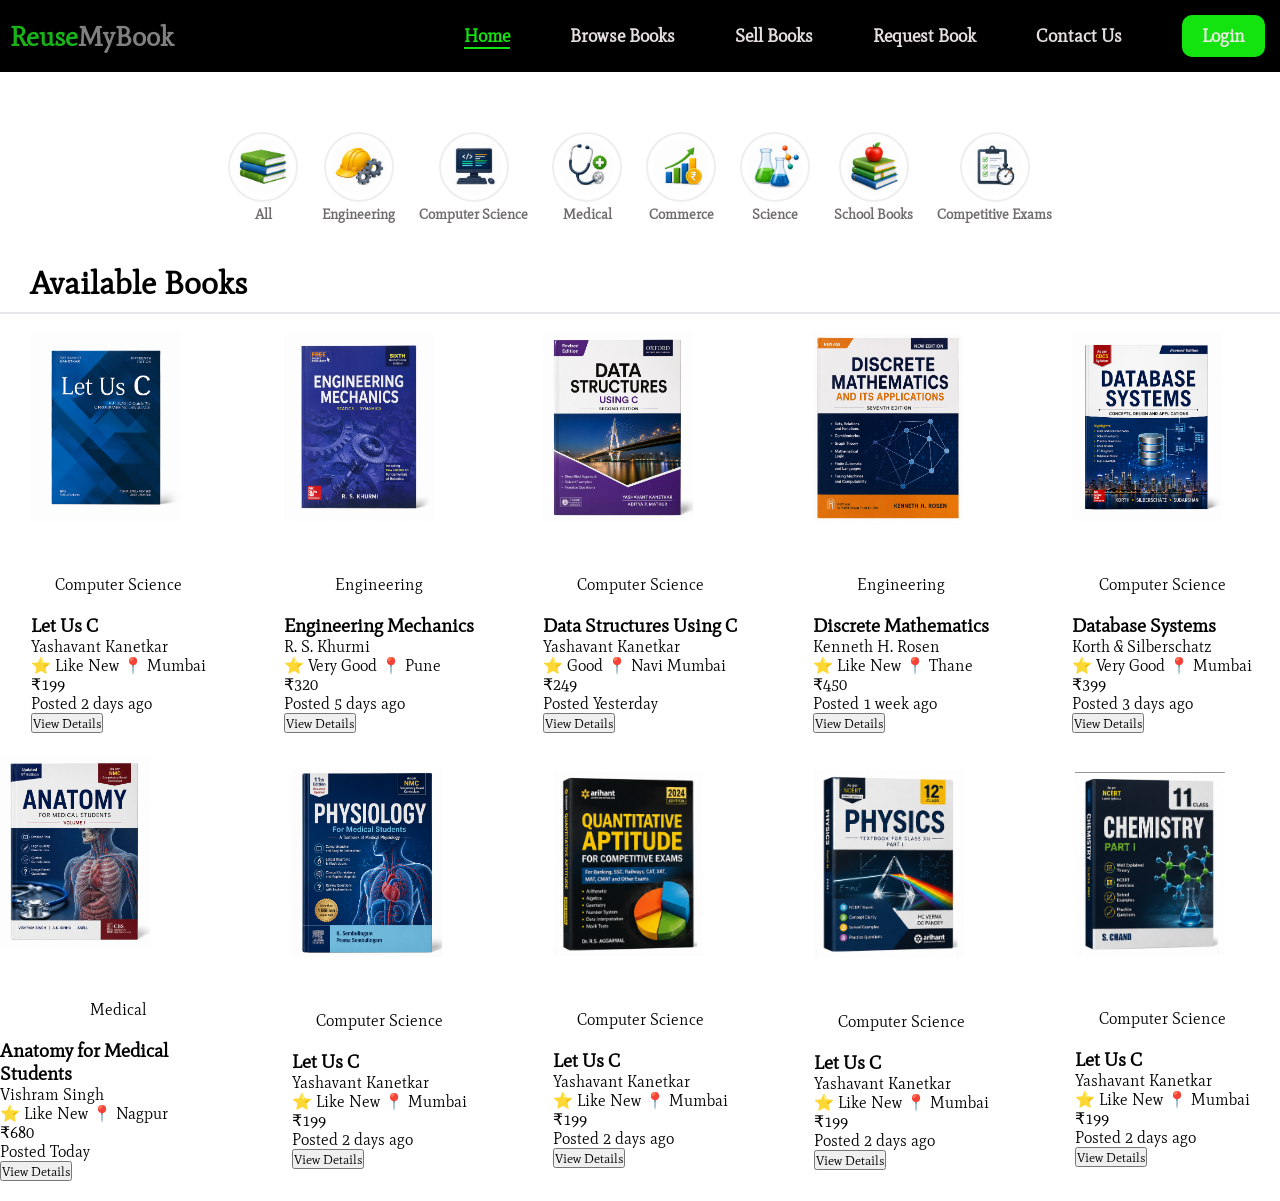
==== browsebooks.html @ 4224c87b "Updated BrowseBooks page content" ====
<!doctype html>
<html lang="en">
  <head>
    <meta charset="UTF-8" />
    <meta name="viewport" content="width=device-width, initial-scale=1.0" />
    <title>Browsebooks</title>
    <link rel="stylesheet" href="style.css" />
    <link rel="preconnect" href="https://fonts.googleapis.com" />
    <link rel="preconnect" href="https://fonts.gstatic.com" crossorigin />
    <link
      href="https://fonts.googleapis.com/css2?family=Mate:ital@0;1&family=Pliant:ital,wght@0,100..900;1,100..900&display=swap"
      rel="stylesheet"
    />
  </head>
  <body>
    <header>
      <nav>
        <div>
          <h1><span style="color: rgb(25, 179, 25)">Reuse</span>MyBook</h1>
          <ul type="none">
            <li><a href="index.html" class="active">Home</a></li>
            <li><a href="browsebooks.html">Browse Books</a></li>
            <li><a href="sellbook.html">Sell Books</a></li>
            <li><a href="requestbook.html">Request Book</a></li>
            <li><a href="Contactus.html">Contact Us</a></li>
            <li class="btn-login"><a href="login.html">Login</a></li>
          </ul>
        </div>
      </nav>
    </header>
    <div class="category">
      <div class="category-icon">
        <img src="images/Category/allbooks_icon.png" />
        <p>All</p>
      </div>
      <div class="category-icon">
        <img src="images/Category/engineeringbookicon.jpeg" />
        <p>Engineering</p>
      </div>
      <div class="category-icon">
        <img src="images/Category/csbookicon.jpg" />
        <p>Computer Science</p>
      </div>
      <div class="category-icon">
        <img src="images/Category/medicalbookicon.jpg" />
        <p>Medical</p>
      </div>
      <div class="category-icon">
        <img src="images/Category/combookicon.jpg" />
        <p>Commerce</p>
      </div>
      <div class="category-icon">
        <img src="images/Category/scibookicon.jpg" />
        <p>Science</p>
      </div>
      <div class="category-icon">
        <img src="images/Category/schoolbooksicon.png" />
        <p>School Books</p>
      </div>
      <div class="category-icon">
        <img src="images/Category/commpetitativeicon.png" />
        <p>Competitive Exams</p>
      </div>
    </div>
    <section class="books_container">
      <h2>Available Books</h2>
      <div class="books">
        <div class="card">
          <div class="book-image">
            <img src="images/Browsebooks/letusc.png" alt="Let Us C" />
          </div>
          <div class="book-content">
            <span class="category">Computer Science</span>
            <h3>Let Us C</h3>
            <p class="author">Yashavant Kanetkar</p>
            <div class="book-meta">
              <span class="condition">⭐ Like New</span>
              <span class="location">📍 Mumbai</span>
            </div>
            <div class="price">₹199</div>
            <p class="posted-time">Posted 2 days ago</p>
            <button>View Details</button>
          </div>
        </div>
        <div class="card">
          <div class="book-image">
            <img
              src="images/Browsebooks/engineering_mechanics.png"
              alt="engineering_mechanics"
            />
          </div>
          <div class="book-content">
            <span class="category">Engineering</span>
            <h3>Engineering Mechanics</h3>
            <p class="author">R. S. Khurmi</p>
            <div class="book-meta">
              <span class="condition">⭐ Very Good</span>
              <span class="location">📍 Pune</span>
            </div>
            <div class="price">₹320</div>
            <p class="posted-time">Posted 5 days ago</p>
            <button>View Details</button>
          </div>
        </div>
        <div class="card">
          <div class="book-image">
            <img
              src="images/Browsebooks/datastructures_c.png"
              alt="datastructures_c"
            />
          </div>
          <div class="book-content">
            <span class="category">Computer Science</span>
            <h3>Data Structures Using C</h3>
            <p class="author">Yashavant Kanetkar</p>
            <div class="book-meta">
              <span class="condition">⭐ Good</span>
              <span class="location">📍 Navi Mumbai</span>
            </div>
            <div class="price">₹249</div>
            <p class="posted-time">Posted Yesterday</p>
            <button>View Details</button>
          </div>
        </div>
        <div class="card">
          <div class="book-image">
            <img
              src="images/Browsebooks/discrete_mathmatics.png"
              alt="discrete_mathmatics"
            />
          </div>
          <div class="book-content">
            <span class="category">Engineering</span>
            <h3>Discrete Mathematics</h3>
            <p class="author">Kenneth H. Rosen</p>
            <div class="book-meta">
              <span class="condition">⭐ Like New</span>
              <span class="location">📍 Thane</span>
            </div>
            <div class="price">₹450</div>
            <p class="posted-time">Posted 1 week ago</p>
            <button>View Details</button>
          </div>
        </div>
        <div class="card">
          <div class="book-image">
            <img
              src="images/Browsebooks/database_systems.png"
              alt="database_systems"
            />
          </div>
          <div class="book-content">
            <span class="category">Computer Science</span>
            <h3>Database Systems</h3>
            <p class="author">Korth & Silberschatz</p>
            <div class="book-meta">
              <span class="condition">⭐ Very Good</span>
              <span class="location">📍 Mumbai</span>
            </div>
            <div class="price">₹399</div>
            <p class="posted-time">Posted 3 days ago</p>
            <button>View Details</button>
          </div>
        </div>
        <div class="card">
          <div class="book-image">
            <img src="images/Browsebooks/anatomy.png" alt="anatomy" />
          </div>
          <div class="book-content">
            <span class="category">Medical</span>
            <h3>Anatomy for Medical Students</h3>
            <p class="author">Vishram Singh</p>
            <div class="book-meta">
              <span class="condition">⭐ Like New</span>
              <span class="location">📍 Nagpur</span>
            </div>
            <div class="price">₹680</div>
            <p class="posted-time">Posted Today</p>
            <button>View Details</button>
          </div>
        </div>
        <div class="card">
          <div class="book-image">
            <img src="images/Browsebooks/physiology.png" alt="physiology" />
          </div>
          <div class="book-content">
            <span class="category">Computer Science</span>
            <h3>Let Us C</h3>
            <p class="author">Yashavant Kanetkar</p>
            <div class="book-meta">
              <span class="condition">⭐ Like New</span>
              <span class="location">📍 Mumbai</span>
            </div>
            <div class="price">₹199</div>
            <p class="posted-time">Posted 2 days ago</p>
            <button>View Details</button>
          </div>
        </div>
        <div class="card">
          <div class="book-image">
            <img src="images/Browsebooks/apptitude.png" alt="Let Us C" />
          </div>
          <div class="book-content">
            <span class="category">Computer Science</span>
            <h3>Let Us C</h3>
            <p class="author">Yashavant Kanetkar</p>
            <div class="book-meta">
              <span class="condition">⭐ Like New</span>
              <span class="location">📍 Mumbai</span>
            </div>
            <div class="price">₹199</div>
            <p class="posted-time">Posted 2 days ago</p>
            <button>View Details</button>
          </div>
        </div>
        <div class="card">
          <div class="book-image">
            <img
              src="images/Browsebooks/12thphysics.png"
              alt="Let Us C"
            />
          </div>
          <div class="book-content">
            <span class="category">Computer Science</span>
            <h3>Let Us C</h3>
            <p class="author">Yashavant Kanetkar</p>
            <div class="book-meta">
              <span class="condition">⭐ Like New</span>
              <span class="location">📍 Mumbai</span>
            </div>
            <div class="price">₹199</div>
            <p class="posted-time">Posted 2 days ago</p>
            <button>View Details</button>
          </div>
        </div>
        <div class="card">
          <div class="book-image">
            <img src="images/Browsebooks/11thchemistry.png" alt="Let Us C" />
          </div>
          <div class="book-content">
            <span class="category">Computer Science</span>
            <h3>Let Us C</h3>
            <p class="author">Yashavant Kanetkar</p>
            <div class="book-meta">
              <span class="condition">⭐ Like New</span>
              <span class="location">📍 Mumbai</span>
            </div>
            <div class="price">₹199</div>
            <p class="posted-time">Posted 2 days ago</p>
            <button>View Details</button>
          </div>
        </div>
      </div>
    </section>
  </body>
</html>
---- style.css ----
*{
    margin: 0;
    padding: 0;
    box-sizing: border-box;
    font-family: "Mate", serif;
}
nav div{
    display: flex;
    justify-content: space-between;
    align-items: center;
    padding: 10px;
    font-size: large;
    background-color: black;
    gap: 30px;
}
nav ul{
    display: flex;
    padding: 5px;
    gap: 60PX;
    align-items: center;
}
nav a{
    text-decoration: none;
    font-size: 18px;
    color: rgba(242, 235, 235, 0.947);
    font-weight: bold;
}
nav a:hover{
    color: rgb(19, 227, 15);
}   
nav h1{
    color: grey;
}
nav a.active{
    color: rgb(19, 227, 15);
    border-bottom: 2px solid  rgb(19, 227, 15);
    font-weight: bold;
}
.btn-login{
    padding: 10px 20px;
    background: rgb(19, 227, 15);
    border-radius: 10px;    
}
.btn-login a:hover{
    color: grey;
}
/* hero-section */
.browse_btn{
    padding: 10px 20px;
    background: rgb(19, 227, 15);
    border-radius: 10px;
    color: white;
    font-weight: bold;
    cursor: pointer;
}
.browse_btn:hover{
    background-color: rgb(0, 172, 0);
}
.sell_btn{
    background: darkgrey;
    padding: 10px 20px;
    border-radius: 10px;
    color: white;
    font-weight: bold;
    cursor: pointer;
}
.sell_btn:hover{
    background-color:grey;
}
.hero_text p{
    font-size: 20px;
    line-height: 1.3;
    margin: 0px 0px 10px;

}
.hero_text{
    margin: 30px 30px;
    font-size: large;
}
.hero{
    display: flex;
    justify-content: space-between;
    /* margin: 20px; */
    background: #F5F1E8;
    padding: 0px 10px;
    height: 300px;

}
.hero img{
    width: 100%;
    height: 70%;
    max-width: 550px;
    height: auto;
}
.hero h2{
    font-size: 40px;
}

/* ===Browse Books===*/
.category{
    display: flex;
    align-items: center;
    justify-content: center;
    padding: 20px;
    gap: 24px;
    margin-top: 30px;
}
.category-icon{
    text-align: center;
    cursor:pointer;
    transition: 0.3s;
}
.category-icon img{
    width: 70px;
    height: 70px;
    border-radius: 50%;
    border: 2px solid #eee;
    padding: 5px;
    object-fit: cover;
    margin-top: 10px;
}
.category-icon p{
    font-size: 14px;
    font-weight: bold;
    color: rgb(112, 108, 108);
}
.category-icon img:hover{
    transform:scale(1.1);
    border: 2px solid rgb(19, 227, 15);
}

/* ---Books-section---*/
.books_container{
    margin-top: 20px;
}
.books_container h2{
    margin: 10px 0px 10px 30px;
    font-size: 32px;
}
.books{
    display:grid;
    grid-template-columns:repeat(5,1fr);
    gap:25px;
    padding: 20px 0px;
    place-items: center;
    border-top: 2px solid #E5E7EB;
}
.book-image img{
    width: 150px;
    height: 80%;
}
header{
    position: sticky;
    top: 0;
    z-index: 1000;
}

/* Authentication */
.auth_container{
    height: 100vh;
    display: flex;
    align-items: center;
    justify-content: center;
    background: linear-gradient(135deg, #F5F1E8 0%, #E8F5E9 100%);
}
.auth-box{
    background: #ffffff;
    padding: 40px;
    border-radius: 10px;
    text-align: center;
    width: 400px;
    box-shadow: 0 15px 40px rgba(0, 0, 0, 0.12);
}
form div{
    display: flex;
    align-items: center;
    margin-bottom: 15px;
}

.auth-box label{
    width: 50px;
    height: 50px;
    background: #22C55E;
    display: flex;
    justify-content: center;
    align-items: center;
    border-radius: 10px 0 0 10px;
}
.auth-box h2{
    margin-bottom: 30px;
}
form div{
    display: flex;
    justify-content: center;
}
.auth-box input{
    background: #ffff;
    border-radius: 0 10px 10px 0;
    border: 1px solid #ccc;
    width: 90%;
    height: 50px;
    padding: 0 15px;
    transition: 0.3s;
}
.auth-box input:focus{
    outline: none;
    border: 1px solid #22C55E;
    box-shadow: 0 0 8px rgba(34, 197, 94, 0.3);
}
.auth-box a{
    color: #22C55E;
    text-decoration: none;
}
.auth-box a:hover{
    color: #15803D;
    text-decoration: underline;
}
.auth-box button{
    background-color: #22C55E;
    border: none;
    padding: 10px 30px;
    border-radius: 30px;
    color: white;
    font-weight: bold;
    font-size: 16px;
    margin:10px 0px 20px;
    width: 40%;
    cursor: pointer;
}
.auth-box button:hover{
    background-color: #15803D;
}
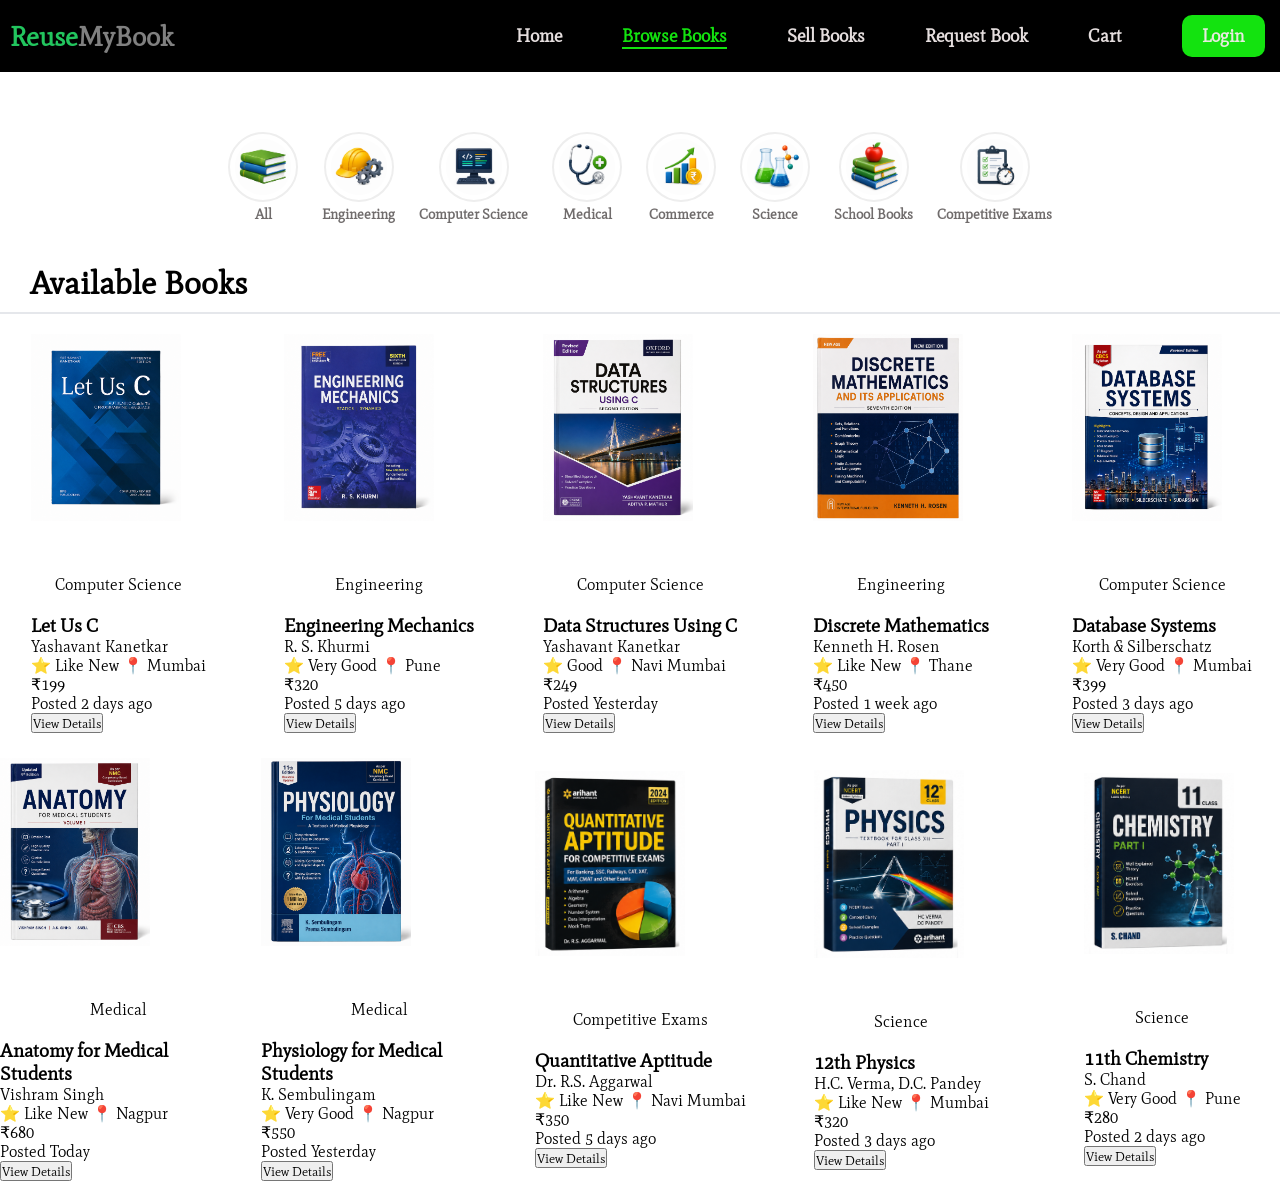
==== commit ce790a39: "added cart page and favicon" ====
--- a/browsebooks.html
+++ b/browsebooks.html
@@ -1,33 +1,31 @@
 <!doctype html>
 <html lang="en">
-  <head>
-    <meta charset="UTF-8" />
-    <meta name="viewport" content="width=device-width, initial-scale=1.0" />
-    <title>Browsebooks</title>
-    <link rel="stylesheet" href="style.css" />
-    <link rel="preconnect" href="https://fonts.googleapis.com" />
-    <link rel="preconnect" href="https://fonts.gstatic.com" crossorigin />
-    <link
-      href="https://fonts.googleapis.com/css2?family=Mate:ital@0;1&family=Pliant:ital,wght@0,100..900;1,100..900&display=swap"
-      rel="stylesheet"
-    />
-  </head>
-  <body>
-    <header>
-      <nav>
-        <div>
-          <h1><span style="color: rgb(25, 179, 25)">Reuse</span>MyBook</h1>
-          <ul type="none">
-            <li><a href="index.html" class="active">Home</a></li>
-            <li><a href="browsebooks.html">Browse Books</a></li>
-            <li><a href="sellbook.html">Sell Books</a></li>
-            <li><a href="requestbook.html">Request Book</a></li>
-            <li><a href="Contactus.html">Contact Us</a></li>
-            <li class="btn-login"><a href="login.html">Login</a></li>
-          </ul>
-        </div>
-      </nav>
-    </header>
+<head>
+    <meta charset="UTF-8">
+    <meta name="viewport" content="width=device-width, initial-scale=1.0">
+    <title>Browse Books</title>
+    <link rel="stylesheet" href="style.css">
+    <link rel="preconnect" href="https://fonts.googleapis.com">
+    <link rel="preconnect" href="https://fonts.gstatic.com" crossorigin>
+    <link href="https://fonts.googleapis.com/css2?family=Mate:ital@0;1&family=Pliant:ital,wght@0,100..900;1,100..900&display=swap" rel="stylesheet">
+    <link rel="shortcut icon" href="images/favicon.io/favicon.ico" type="image/x-icon">
+</head>
+<body>
+   <header>
+        <nav>
+            <div>
+                <h1><span style="color: #22C55E;">Reuse</span>MyBook</h1>
+                <ul type="none">
+                    <li><a href="index.html">Home</a></li>
+                    <li><a href="browsebooks.html" class="active">Browse Books</a></li>
+                    <li><a href="sellbook.html">Sell Books</a></li>
+                    <li><a href="requestbook.html">Request Book</a></li>
+                    <li><a href="cart.html">Cart</a></li>
+                    <li class="btn-login"><a href="login.html">Login</a></li>
+                </ul>
+            </div>
+        </nav>
+   </header> 
     <div class="category">
       <div class="category-icon">
         <img src="images/Category/allbooks_icon.png" />
@@ -184,52 +182,49 @@
             <img src="images/Browsebooks/physiology.png" alt="physiology" />
           </div>
           <div class="book-content">
-            <span class="category">Computer Science</span>
-            <h3>Let Us C</h3>
-            <p class="author">Yashavant Kanetkar</p>
+            <span class="category">Medical</span>
+            <h3>Physiology for Medical Students</h3>
+            <p class="author">K. Sembulingam</p>
+            <div class="book-meta">
+              <span class="condition">⭐ Very Good</span>
+              <span class="location">📍 Nagpur</span>
+            </div>
+            <div class="price">₹550</div>
+            <p class="posted-time">Posted Yesterday</p>
+            <button>View Details</button>
+          </div>
+        </div>
+        <div class="card">
+          <div class="book-image">
+            <img src="images/Browsebooks/apptitude.png" alt="Let Us C" />
+          </div>
+          <div class="book-content">
+            <span class="category">Competitive Exams</span>
+            <h3>Quantitative Aptitude</h3>
+            <p class="author">Dr. R.S. Aggarwal</p>
+            <div class="book-meta">
+              <span class="condition">⭐ Like New</span>
+              <span class="location">📍 Navi Mumbai</span>
+            </div>
+            <div class="price">₹350</div>
+            <p class="posted-time">Posted 5 days ago</p>
+            <button>View Details</button>
+          </div>
+        </div>
+        <div class="card">
+          <div class="book-image">
+            <img src="images/Browsebooks/12thphysics.png" alt="Let Us C" />
+          </div>
+          <div class="book-content">
+            <span class="category">Science</span>
+            <h3>12th Physics</h3>
+            <p class="author">H.C. Verma, D.C. Pandey</p>
             <div class="book-meta">
               <span class="condition">⭐ Like New</span>
               <span class="location">📍 Mumbai</span>
             </div>
-            <div class="price">₹199</div>
-            <p class="posted-time">Posted 2 days ago</p>
-            <button>View Details</button>
-          </div>
-        </div>
-        <div class="card">
-          <div class="book-image">
-            <img src="images/Browsebooks/apptitude.png" alt="Let Us C" />
-          </div>
-          <div class="book-content">
-            <span class="category">Computer Science</span>
-            <h3>Let Us C</h3>
-            <p class="author">Yashavant Kanetkar</p>
-            <div class="book-meta">
-              <span class="condition">⭐ Like New</span>
-              <span class="location">📍 Mumbai</span>
-            </div>
-            <div class="price">₹199</div>
-            <p class="posted-time">Posted 2 days ago</p>
-            <button>View Details</button>
-          </div>
-        </div>
-        <div class="card">
-          <div class="book-image">
-            <img
-              src="images/Browsebooks/12thphysics.png"
-              alt="Let Us C"
-            />
-          </div>
-          <div class="book-content">
-            <span class="category">Computer Science</span>
-            <h3>Let Us C</h3>
-            <p class="author">Yashavant Kanetkar</p>
-            <div class="book-meta">
-              <span class="condition">⭐ Like New</span>
-              <span class="location">📍 Mumbai</span>
-            </div>
-            <div class="price">₹199</div>
-            <p class="posted-time">Posted 2 days ago</p>
+            <div class="price">₹320</div>
+            <p class="posted-time">Posted 3 days ago</p>
             <button>View Details</button>
           </div>
         </div>
@@ -238,14 +233,14 @@
             <img src="images/Browsebooks/11thchemistry.png" alt="Let Us C" />
           </div>
           <div class="book-content">
-            <span class="category">Computer Science</span>
-            <h3>Let Us C</h3>
-            <p class="author">Yashavant Kanetkar</p>
-            <div class="book-meta">
-              <span class="condition">⭐ Like New</span>
-              <span class="location">📍 Mumbai</span>
-            </div>
-            <div class="price">₹199</div>
+            <span class="category">Science</span>
+            <h3>11th Chemistry</h3>
+            <p class="author">S. Chand</p>
+            <div class="book-meta">
+              <span class="condition">⭐ Very Good</span>
+              <span class="location">📍 Pune</span>
+            </div>
+            <div class="price">₹280</div>
             <p class="posted-time">Posted 2 days ago</p>
             <button>View Details</button>
           </div>
--- a/style.css
+++ b/style.css
@@ -229,4 +229,6 @@
 }
 .auth-box button:hover{
     background-color: #15803D;
-}+}
+
+/*  */
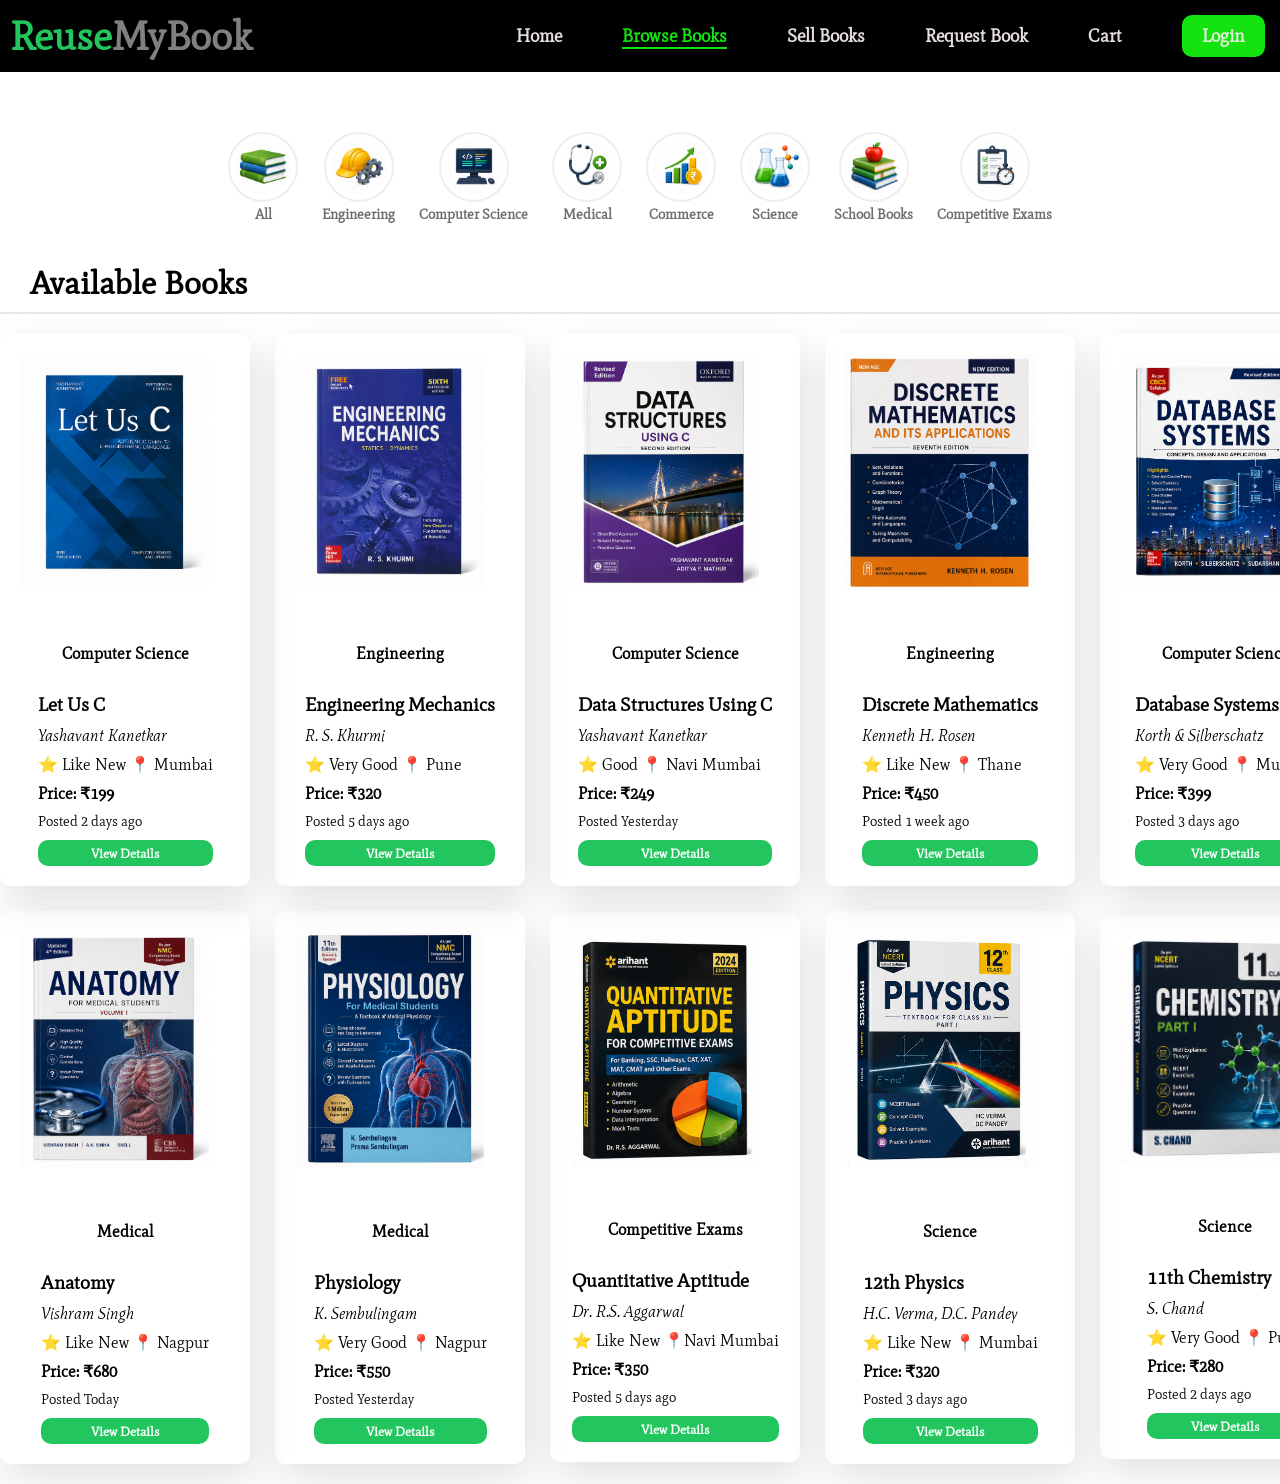
==== commit e684baf7: "enhanced styling of pages" ====
--- a/browsebooks.html
+++ b/browsebooks.html
@@ -70,12 +70,12 @@
           <div class="book-content">
             <span class="category">Computer Science</span>
             <h3>Let Us C</h3>
-            <p class="author">Yashavant Kanetkar</p>
+            <p class="author"><em>Yashavant Kanetkar</em></p>
             <div class="book-meta">
               <span class="condition">⭐ Like New</span>
               <span class="location">📍 Mumbai</span>
             </div>
-            <div class="price">₹199</div>
+            <div class="price">Price: ₹199</div>
             <p class="posted-time">Posted 2 days ago</p>
             <button>View Details</button>
           </div>
@@ -90,12 +90,12 @@
           <div class="book-content">
             <span class="category">Engineering</span>
             <h3>Engineering Mechanics</h3>
-            <p class="author">R. S. Khurmi</p>
+            <p class="author"><em>R. S. Khurmi</em></p>
             <div class="book-meta">
               <span class="condition">⭐ Very Good</span>
               <span class="location">📍 Pune</span>
             </div>
-            <div class="price">₹320</div>
+            <div class="price">Price: ₹320</div>
             <p class="posted-time">Posted 5 days ago</p>
             <button>View Details</button>
           </div>
@@ -110,12 +110,12 @@
           <div class="book-content">
             <span class="category">Computer Science</span>
             <h3>Data Structures Using C</h3>
-            <p class="author">Yashavant Kanetkar</p>
+            <p class="author"><em>Yashavant Kanetkar</em></p>
             <div class="book-meta">
               <span class="condition">⭐ Good</span>
               <span class="location">📍 Navi Mumbai</span>
             </div>
-            <div class="price">₹249</div>
+            <div class="price">Price: ₹249</div>
             <p class="posted-time">Posted Yesterday</p>
             <button>View Details</button>
           </div>
@@ -130,12 +130,12 @@
           <div class="book-content">
             <span class="category">Engineering</span>
             <h3>Discrete Mathematics</h3>
-            <p class="author">Kenneth H. Rosen</p>
+            <p class="author"><em>Kenneth H. Rosen</em></p>
             <div class="book-meta">
               <span class="condition">⭐ Like New</span>
               <span class="location">📍 Thane</span>
             </div>
-            <div class="price">₹450</div>
+            <div class="price">Price: ₹450</div>
             <p class="posted-time">Posted 1 week ago</p>
             <button>View Details</button>
           </div>
@@ -150,12 +150,12 @@
           <div class="book-content">
             <span class="category">Computer Science</span>
             <h3>Database Systems</h3>
-            <p class="author">Korth & Silberschatz</p>
+            <p class="author"><em>Korth & Silberschatz</em></p>
             <div class="book-meta">
               <span class="condition">⭐ Very Good</span>
               <span class="location">📍 Mumbai</span>
             </div>
-            <div class="price">₹399</div>
+            <div class="price">Price: ₹399</div>
             <p class="posted-time">Posted 3 days ago</p>
             <button>View Details</button>
           </div>
@@ -166,13 +166,13 @@
           </div>
           <div class="book-content">
             <span class="category">Medical</span>
-            <h3>Anatomy for Medical Students</h3>
-            <p class="author">Vishram Singh</p>
+            <h3>Anatomy</h3>
+            <p class="author"><em>Vishram Singh</em></p>
             <div class="book-meta">
               <span class="condition">⭐ Like New</span>
               <span class="location">📍 Nagpur</span>
             </div>
-            <div class="price">₹680</div>
+            <div class="price">Price: ₹680</div>
             <p class="posted-time">Posted Today</p>
             <button>View Details</button>
           </div>
@@ -183,13 +183,13 @@
           </div>
           <div class="book-content">
             <span class="category">Medical</span>
-            <h3>Physiology for Medical Students</h3>
-            <p class="author">K. Sembulingam</p>
+            <h3>Physiology</h3>
+            <p class="author"><em>K. Sembulingam</em></p>
             <div class="book-meta">
               <span class="condition">⭐ Very Good</span>
               <span class="location">📍 Nagpur</span>
             </div>
-            <div class="price">₹550</div>
+            <div class="price">Price: ₹550</div>
             <p class="posted-time">Posted Yesterday</p>
             <button>View Details</button>
           </div>
@@ -201,12 +201,12 @@
           <div class="book-content">
             <span class="category">Competitive Exams</span>
             <h3>Quantitative Aptitude</h3>
-            <p class="author">Dr. R.S. Aggarwal</p>
-            <div class="book-meta">
-              <span class="condition">⭐ Like New</span>
-              <span class="location">📍 Navi Mumbai</span>
-            </div>
-            <div class="price">₹350</div>
+            <p class="author"><em>Dr. R.S. Aggarwal</em></p>
+            <div class="book-meta">
+              <span class="condition">⭐ Like New</span>
+              <span class="location">📍Navi Mumbai</span>
+            </div>
+            <div class="price">Price: ₹350</div>
             <p class="posted-time">Posted 5 days ago</p>
             <button>View Details</button>
           </div>
@@ -218,12 +218,12 @@
           <div class="book-content">
             <span class="category">Science</span>
             <h3>12th Physics</h3>
-            <p class="author">H.C. Verma, D.C. Pandey</p>
+            <p class="author"><em>H.C. Verma, D.C. Pandey</em></p>
             <div class="book-meta">
               <span class="condition">⭐ Like New</span>
               <span class="location">📍 Mumbai</span>
             </div>
-            <div class="price">₹320</div>
+            <div class="price">Price: ₹320</div>
             <p class="posted-time">Posted 3 days ago</p>
             <button>View Details</button>
           </div>
@@ -235,12 +235,12 @@
           <div class="book-content">
             <span class="category">Science</span>
             <h3>11th Chemistry</h3>
-            <p class="author">S. Chand</p>
+            <p class="author"><em>S. Chand</em></p>
             <div class="book-meta">
               <span class="condition">⭐ Very Good</span>
               <span class="location">📍 Pune</span>
             </div>
-            <div class="price">₹280</div>
+            <div class="price">Price: ₹280</div>
             <p class="posted-time">Posted 2 days ago</p>
             <button>View Details</button>
           </div>
--- a/style.css
+++ b/style.css
@@ -30,6 +30,7 @@
 }   
 nav h1{
     color: grey;
+    font-size: 40px;
 }
 nav a.active{
     color: rgb(19, 227, 15);
@@ -146,8 +147,44 @@
     border-top: 2px solid #E5E7EB;
 }
 .book-image img{
-    width: 150px;
-    height: 80%;
+    width: 90%;
+}
+.card{
+    display: flex;
+    flex-direction: column;
+    justify-content: center;
+    align-items: center;
+    width: 250px;
+    border-radius: 10px;
+    padding: 20px;
+    box-shadow: 5px 15px 40px rgba(0, 0, 0, 0.12);
+}
+.card button{
+    background: #22C55E;
+    border: none;
+    padding: 5px 5px;
+    border-radius: 10px;
+    color: #ffffff;
+    font-weight: bold;
+    cursor: pointer;
+}
+.book-content{
+    display: flex;
+    flex-direction: column;
+    gap:10px;
+    justify-content: center;
+}
+.category {
+    font-weight: bold;
+}
+.price{
+    font-weight: bold;
+}
+.card button:hover{
+    background: #15803D;
+}
+.posted-time{
+    font-size: 14px;
 }
 header{
     position: sticky;
@@ -161,10 +198,14 @@
     display: flex;
     align-items: center;
     justify-content: center;
-    background: linear-gradient(135deg, #F5F1E8 0%, #E8F5E9 100%);
+    background-image: url(images/auth_background.png);
+    background-size: cover;
+    background-position: center;
+    background-repeat: no-repeat;
+    background-attachment: fixed;
 }
 .auth-box{
-    background: #ffffff;
+    background: rgba(255,255,255,0.18);
     padding: 40px;
     border-radius: 10px;
     text-align: center;
@@ -173,10 +214,14 @@
 }
 form div{
     display: flex;
+    justify-content: center;
     align-items: center;
     margin-bottom: 15px;
 }
 
+.auth-box h2{
+    margin-bottom: 30px;
+}
 .auth-box label{
     width: 50px;
     height: 50px;
@@ -186,18 +231,11 @@
     align-items: center;
     border-radius: 10px 0 0 10px;
 }
-.auth-box h2{
-    margin-bottom: 30px;
-}
-form div{
-    display: flex;
-    justify-content: center;
-}
 .auth-box input{
     background: #ffff;
     border-radius: 0 10px 10px 0;
     border: 1px solid #ccc;
-    width: 90%;
+    flex: 1;
     height: 50px;
     padding: 0 15px;
     transition: 0.3s;
@@ -230,5 +268,11 @@
 .auth-box button:hover{
     background-color: #15803D;
 }
-
+.navbar {
+    position: fixed; 
+    top: 10px;            
+    left: 20px;           
+    width: 100%;     
+    z-index: 1000;   
+}
 /*  */
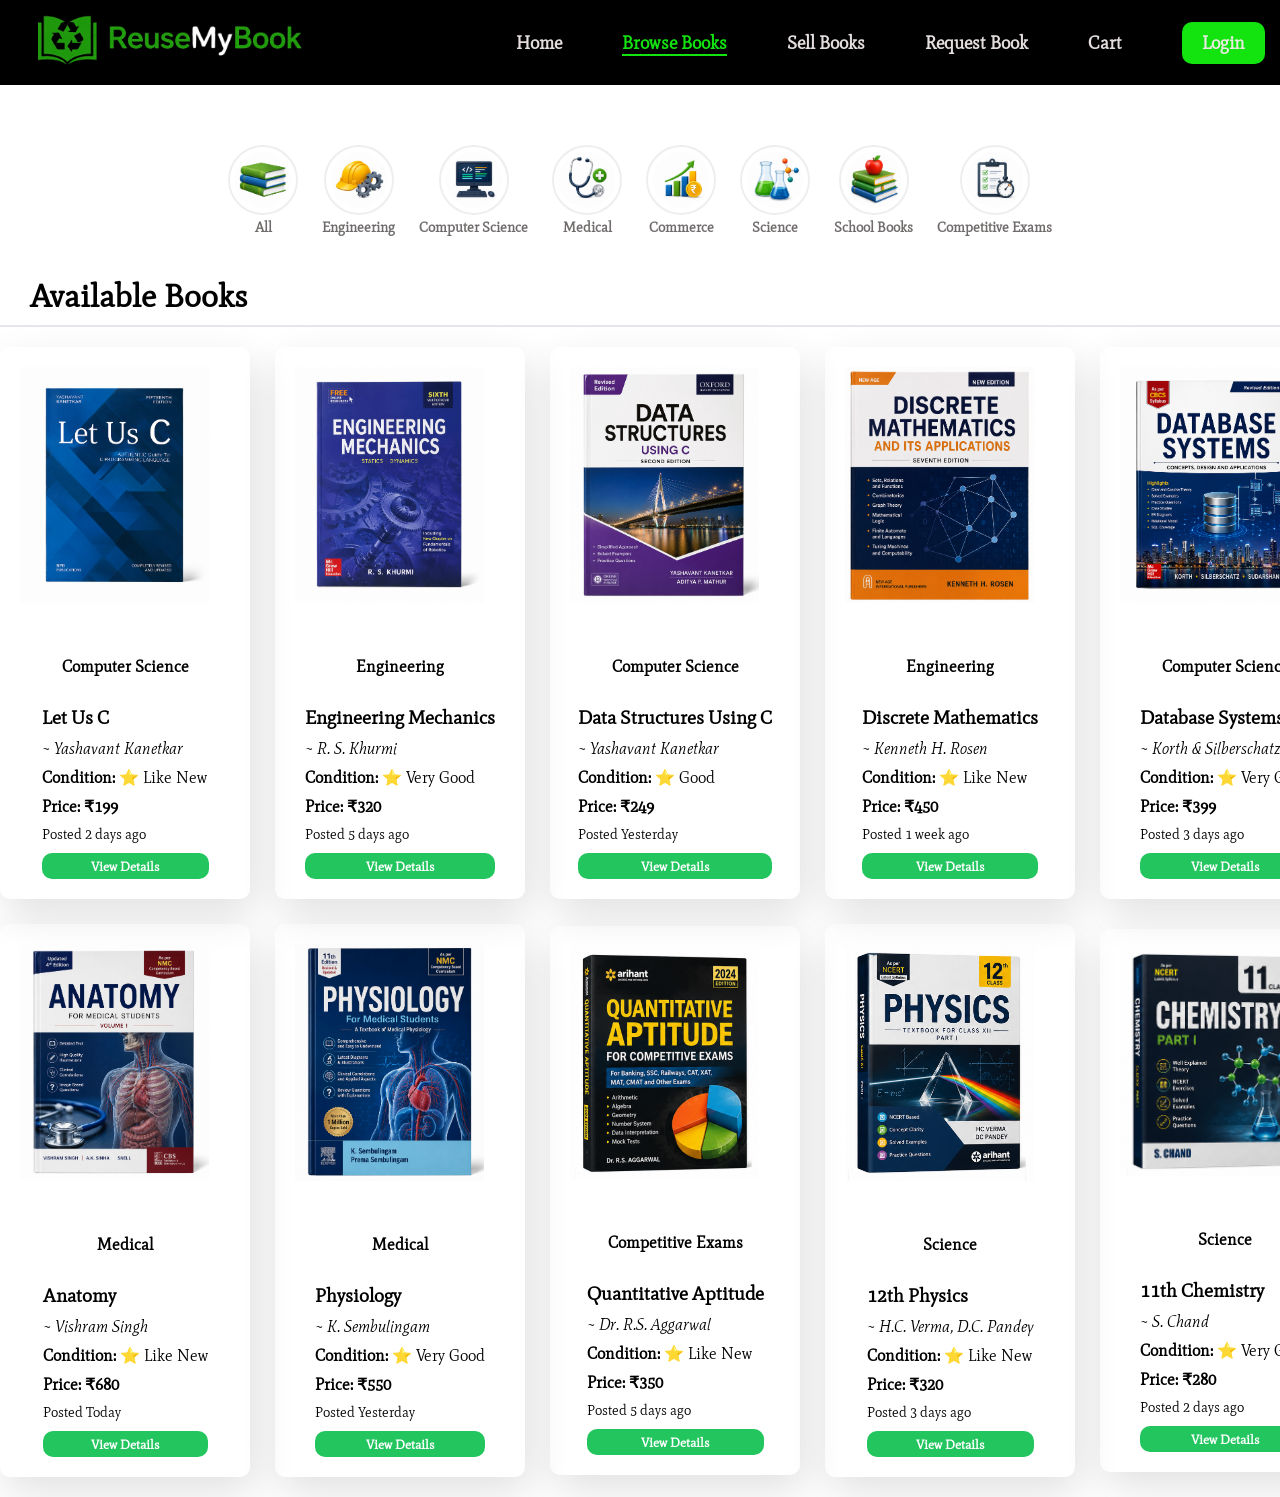
==== commit 00fc7b4f: "added brand new logo" ====
--- a/browsebooks.html
+++ b/browsebooks.html
@@ -14,7 +14,10 @@
    <header>
         <nav>
             <div>
-                <h1><span style="color: #22C55E;">Reuse</span>MyBook</h1>
+              <a href="index.html" class="logo">
+                    <img src="images/ReuseMyBook_logo.png" alt="ReuseMyBook_logo">
+                    <!-- <h1><span style="color: rgb(19, 227, 15);">Reuse</span>My<span style="color: rgb(19, 227, 15)">Book</span></h1> -->
+              </a>
                 <ul type="none">
                     <li><a href="index.html">Home</a></li>
                     <li><a href="browsebooks.html" class="active">Browse Books</a></li>
@@ -70,10 +73,9 @@
           <div class="book-content">
             <span class="category">Computer Science</span>
             <h3>Let Us C</h3>
-            <p class="author"><em>Yashavant Kanetkar</em></p>
-            <div class="book-meta">
-              <span class="condition">⭐ Like New</span>
-              <span class="location">📍 Mumbai</span>
+            <p class="author"><em>~ Yashavant Kanetkar</em></p>
+            <div class="book-meta">
+              <span class="condition"><b>Condition: </b>⭐ Like New</span>
             </div>
             <div class="price">Price: ₹199</div>
             <p class="posted-time">Posted 2 days ago</p>
@@ -90,10 +92,9 @@
           <div class="book-content">
             <span class="category">Engineering</span>
             <h3>Engineering Mechanics</h3>
-            <p class="author"><em>R. S. Khurmi</em></p>
-            <div class="book-meta">
-              <span class="condition">⭐ Very Good</span>
-              <span class="location">📍 Pune</span>
+            <p class="author"><em>~ R. S. Khurmi</em></p>
+            <div class="book-meta">
+              <span class="condition"><b>Condition: </b>⭐ Very Good</span>
             </div>
             <div class="price">Price: ₹320</div>
             <p class="posted-time">Posted 5 days ago</p>
@@ -110,10 +111,9 @@
           <div class="book-content">
             <span class="category">Computer Science</span>
             <h3>Data Structures Using C</h3>
-            <p class="author"><em>Yashavant Kanetkar</em></p>
-            <div class="book-meta">
-              <span class="condition">⭐ Good</span>
-              <span class="location">📍 Navi Mumbai</span>
+            <p class="author"><em>~ Yashavant Kanetkar</em></p>
+            <div class="book-meta">
+              <span class="condition"><b>Condition: </b>⭐ Good</span>
             </div>
             <div class="price">Price: ₹249</div>
             <p class="posted-time">Posted Yesterday</p>
@@ -130,10 +130,9 @@
           <div class="book-content">
             <span class="category">Engineering</span>
             <h3>Discrete Mathematics</h3>
-            <p class="author"><em>Kenneth H. Rosen</em></p>
-            <div class="book-meta">
-              <span class="condition">⭐ Like New</span>
-              <span class="location">📍 Thane</span>
+            <p class="author"><em>~ Kenneth H. Rosen</em></p>
+            <div class="book-meta">
+              <span class="condition"><b>Condition: </b>⭐ Like New</span>
             </div>
             <div class="price">Price: ₹450</div>
             <p class="posted-time">Posted 1 week ago</p>
@@ -150,10 +149,9 @@
           <div class="book-content">
             <span class="category">Computer Science</span>
             <h3>Database Systems</h3>
-            <p class="author"><em>Korth & Silberschatz</em></p>
-            <div class="book-meta">
-              <span class="condition">⭐ Very Good</span>
-              <span class="location">📍 Mumbai</span>
+            <p class="author"><em>~ Korth & Silberschatz</em></p>
+            <div class="book-meta">
+              <span class="condition"><b>Condition: </b>⭐ Very Good</span>
             </div>
             <div class="price">Price: ₹399</div>
             <p class="posted-time">Posted 3 days ago</p>
@@ -167,10 +165,9 @@
           <div class="book-content">
             <span class="category">Medical</span>
             <h3>Anatomy</h3>
-            <p class="author"><em>Vishram Singh</em></p>
-            <div class="book-meta">
-              <span class="condition">⭐ Like New</span>
-              <span class="location">📍 Nagpur</span>
+            <p class="author"><em>~ Vishram Singh</em></p>
+            <div class="book-meta">
+              <span class="condition"><b>Condition: </b>⭐ Like New</span>
             </div>
             <div class="price">Price: ₹680</div>
             <p class="posted-time">Posted Today</p>
@@ -184,10 +181,9 @@
           <div class="book-content">
             <span class="category">Medical</span>
             <h3>Physiology</h3>
-            <p class="author"><em>K. Sembulingam</em></p>
-            <div class="book-meta">
-              <span class="condition">⭐ Very Good</span>
-              <span class="location">📍 Nagpur</span>
+            <p class="author"><em>~ K. Sembulingam</em></p>
+            <div class="book-meta">
+              <span class="condition"><b>Condition: </b>⭐ Very Good</span>
             </div>
             <div class="price">Price: ₹550</div>
             <p class="posted-time">Posted Yesterday</p>
@@ -201,10 +197,9 @@
           <div class="book-content">
             <span class="category">Competitive Exams</span>
             <h3>Quantitative Aptitude</h3>
-            <p class="author"><em>Dr. R.S. Aggarwal</em></p>
-            <div class="book-meta">
-              <span class="condition">⭐ Like New</span>
-              <span class="location">📍Navi Mumbai</span>
+            <p class="author"><em>~ Dr. R.S. Aggarwal</em></p>
+            <div class="book-meta">
+              <span class="condition"><b>Condition: </b>⭐ Like New</span>
             </div>
             <div class="price">Price: ₹350</div>
             <p class="posted-time">Posted 5 days ago</p>
@@ -218,10 +213,9 @@
           <div class="book-content">
             <span class="category">Science</span>
             <h3>12th Physics</h3>
-            <p class="author"><em>H.C. Verma, D.C. Pandey</em></p>
-            <div class="book-meta">
-              <span class="condition">⭐ Like New</span>
-              <span class="location">📍 Mumbai</span>
+            <p class="author"><em>~ H.C. Verma, D.C. Pandey</em></p>
+            <div class="book-meta">
+              <span class="condition"><b>Condition: </b>⭐ Like New</span>
             </div>
             <div class="price">Price: ₹320</div>
             <p class="posted-time">Posted 3 days ago</p>
@@ -235,10 +229,9 @@
           <div class="book-content">
             <span class="category">Science</span>
             <h3>11th Chemistry</h3>
-            <p class="author"><em>S. Chand</em></p>
-            <div class="book-meta">
-              <span class="condition">⭐ Very Good</span>
-              <span class="location">📍 Pune</span>
+            <p class="author"><em>~ S. Chand</em></p>
+            <div class="book-meta">
+              <span class="condition"><b>Condition: </b>⭐ Very Good</span>
             </div>
             <div class="price">Price: ₹280</div>
             <p class="posted-time">Posted 2 days ago</p>
--- a/style.css
+++ b/style.css
@@ -10,7 +10,7 @@
     align-items: center;
     padding: 10px;
     font-size: large;
-    background-color: black;
+    background-color: #000;
     gap: 30px;
 }
 nav ul{
@@ -28,9 +28,14 @@
 nav a:hover{
     color: rgb(19, 227, 15);
 }   
-nav h1{
-    color: grey;
+/* nav h1{
+    color: #f4f4f4;
     font-size: 40px;
+} */
+.logo img{
+    height: 60px;
+    width: auto;
+    padding: 5PX;
 }
 nav a.active{
     color: rgb(19, 227, 15);
@@ -268,6 +273,7 @@
 .auth-box button:hover{
     background-color: #15803D;
 }
+/* auth-nav */
 .navbar {
     position: fixed; 
     top: 10px;            
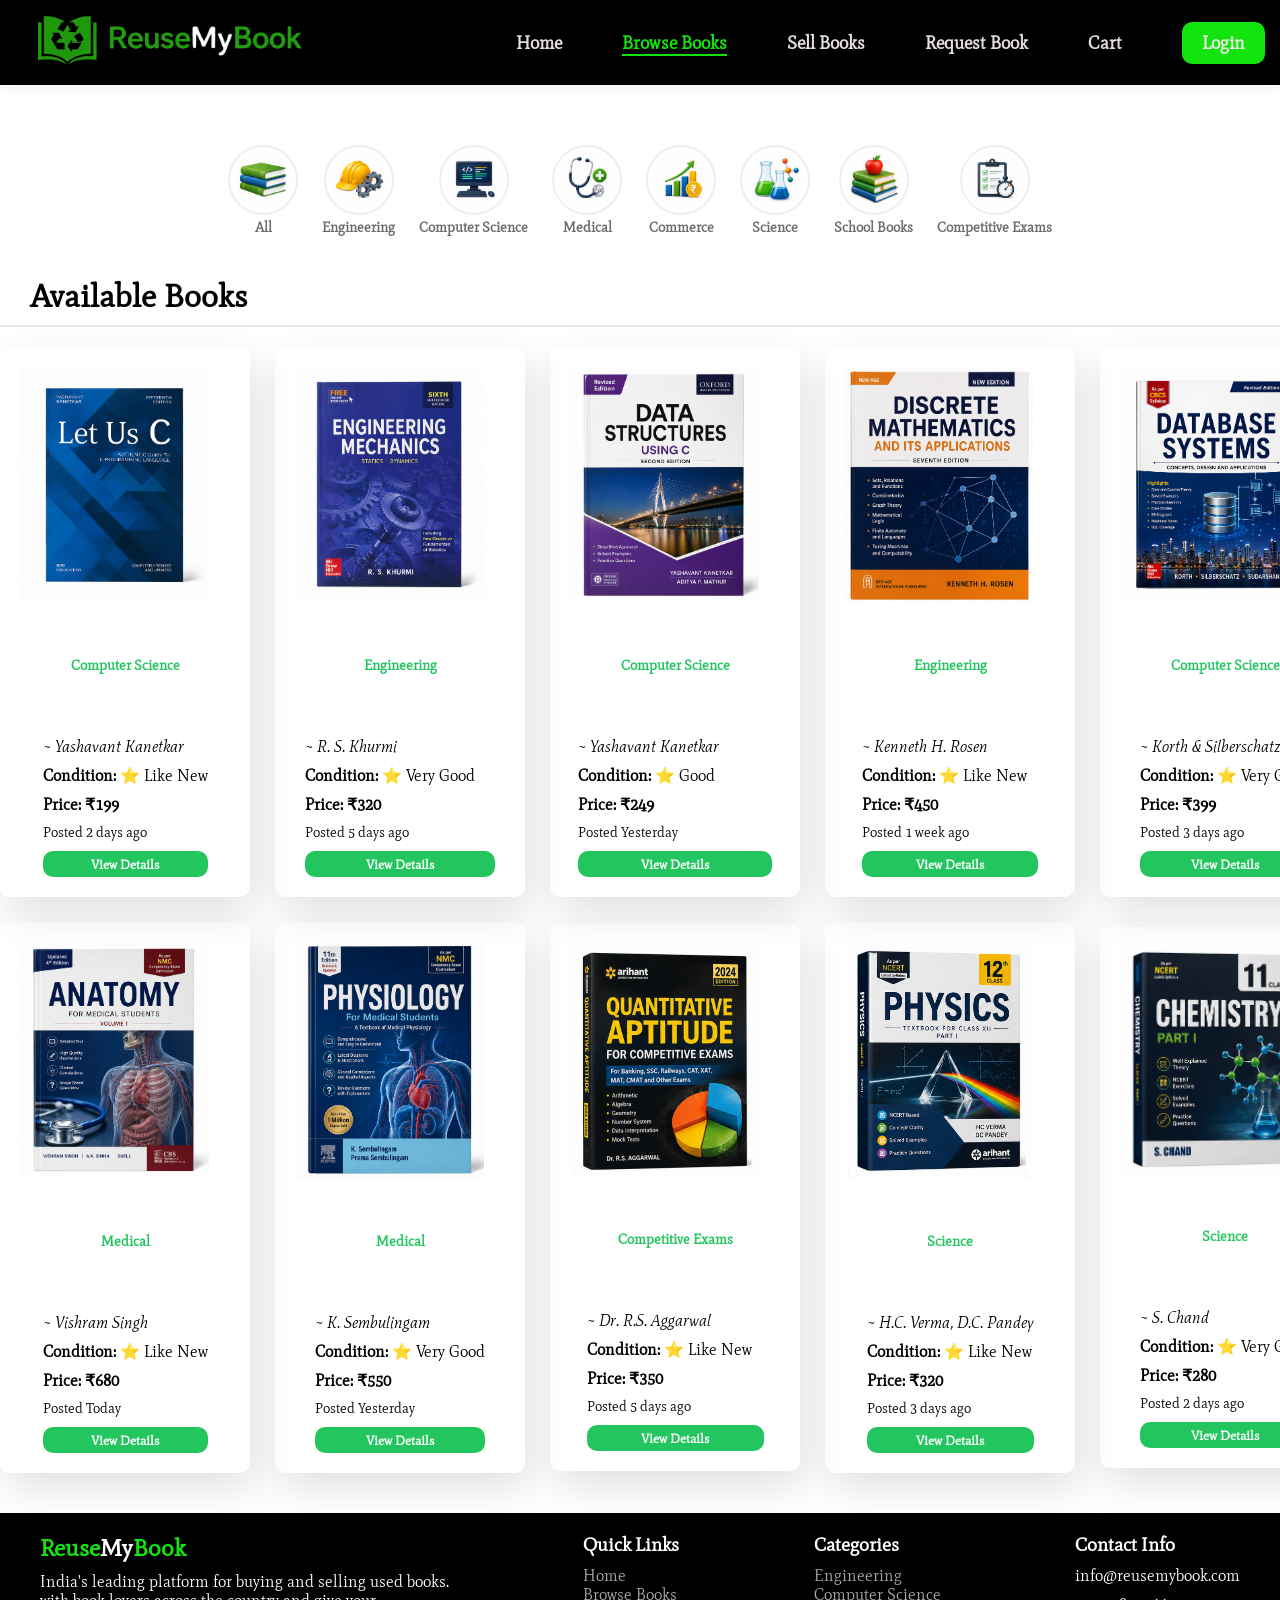
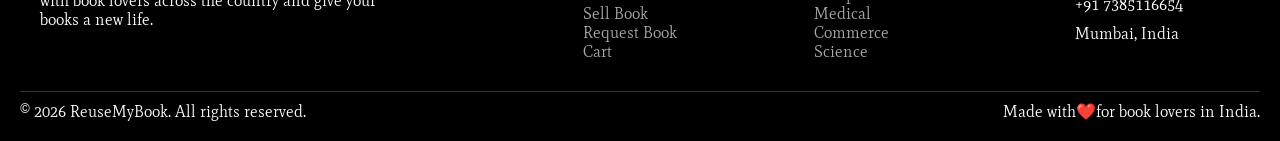
==== commit f4b4ea2e: "added main content on homepage" ====
--- a/browsebooks.html
+++ b/browsebooks.html
@@ -240,5 +240,49 @@
         </div>
       </div>
     </section>
+    <footer>
+      <div class="footer-container">
+        <div class="footer-box">
+          <h2><span style="color: rgb(19, 227, 15);">Reuse</span>My<span style="color: rgb(19, 227, 15)">Book</span></h2>
+          <p>India's leading platform for buying and selling used books. <br /> with book lovers across the country and give
+            your <br />books a new life.</p>
+          <div class="social-icons">
+            <a href="#"><i class="fa-brands fa-facebook"></i></a>
+            <a href="#"><i class="fa-brands fa-instagram"></i></a>
+            <a href="#"><i class="fa-brands fa-whatsapp"></i></a>
+          </div>
+        </div>
+        <div class="footer-box">
+          <h3>Quick Links</h3>
+          <ul>
+            <li><a href="index.html">Home</a></li>
+            <li><a href="browsebooks.html">Browse Books</a></li>
+            <li><a href="sellbook.html">Sell Book</a></li>
+            <li><a href="requestbook.html">Request Book</a></li>
+            <li><a href="cart.html">Cart</a></li>
+          </ul>
+        </div>
+        <div class="footer-box">
+          <h3>Categories</h3>
+          <ul>
+            <li><a href="#">Engineering</a></li>
+            <li><a href="#">Computer Science</a></li>
+            <li><a href="#">Medical</a></li>
+            <li><a href="#">Commerce</a></li>
+            <li><a href="#">Science</a></li>
+          </ul>
+        </div>
+        <div class="footer-box">
+          <h3>Contact Info</h3>
+          <p><i class="fa-regular fa-envelope"></i> info@reusemybook.com</p>
+          <p><i class="fa-solid fa-phone"></i> +91 7385116654</p>
+          <p><i class="fa-solid fa-location-dot"></i> Mumbai, India</p>
+        </div>
+      </div>
+      <div class="footer-bottom">
+        <p>&copy 2026 ReuseMyBook. All rights reserved.</p>
+        <p>Made with❤️for book lovers in India.</p>
+      </div>
+    </footer>
   </body>
 </html>
--- a/style.css
+++ b/style.css
@@ -12,6 +12,7 @@
     font-size: large;
     background-color: #000;
     gap: 30px;
+    box-shadow:0 2px 15px rgba(0,0,0,.08);
 }
 nav ul{
     display: flex;
@@ -57,6 +58,7 @@
     border-radius: 10px;
     color: white;
     font-weight: bold;
+    text-decoration: none;
     cursor: pointer;
 }
 .browse_btn:hover{
@@ -67,7 +69,9 @@
     padding: 10px 20px;
     border-radius: 10px;
     color: white;
-    font-weight: bold;
+    margin-left: 5px;
+    font-weight: bold;
+    text-decoration: none;
     cursor: pointer;
 }
 .sell_btn:hover{
@@ -87,9 +91,9 @@
     display: flex;
     justify-content: space-between;
     /* margin: 20px; */
-    background: #F5F1E8;
+    background: linear-gradient(135deg, #E9FCEB 0%, #D8F8D8 50%, #C6F5C6 100%);
     padding: 0px 10px;
-    height: 300px;
+    height: 450px;
 
 }
 .hero img{
@@ -99,9 +103,44 @@
     height: auto;
 }
 .hero h2{
-    font-size: 40px;
-}
-
+    font-size: 44px;
+}
+.hero p{
+    font-size: 22px;
+}
+.hero span{
+    color: rgb(18, 157, 16);
+}
+.search-box{
+    display: flex;
+    width: 500px;
+    gap: 10px;
+    margin-bottom: 10px;
+}
+.search-box input:focus{
+    outline: none;
+}
+.search-box input{
+    flex: 1;
+    height: 48px;
+    border: none;
+    padding: 0 20px;
+    border-radius: 30px;
+    border:2px solid #22C55E;
+}
+.search-box button{
+    background:#22C55E;
+    color:white;
+    height: 48px;
+    border-radius: 30px;
+    border: none;
+    padding: 0 25px;
+    font-weight:bold;
+    cursor: pointer;
+}
+.search-box button:hover{
+    background: #15803d;
+}
 /* ===Browse Books===*/
 .category{
     display: flex;
@@ -150,6 +189,7 @@
     padding: 20px 0px;
     place-items: center;
     border-top: 2px solid #E5E7EB;
+    margin-bottom: 20px;
 }
 .book-image img{
     width: 90%;
@@ -281,4 +321,197 @@
     width: 100%;     
     z-index: 1000;   
 }
-/*  */+
+/* Footer Part */
+footer{
+    background: #000;
+    color: white;
+    padding: 20px;
+}
+.footer-container{
+    display: flex;
+    justify-content: space-between;
+    padding: 0 20px 0;
+}
+
+.footer-box ul{
+    list-style: none;
+}
+.footer-box a{
+    text-decoration: none;
+    color: #aaa;
+}
+.footer-box a:hover{
+    color: rgb(19, 227, 15);
+}
+.footer-box h2,h3{
+    color: #fff;
+}
+.footer-bottom{
+    display: flex;
+    justify-content: space-between;
+    margin-top: 30px;
+    padding-top: 10px;
+    border-top:1px solid #333 ;
+}
+.footer-box {
+    display: flex;
+    flex-direction: column;
+    gap: 10px;
+}
+.social-icons{
+    font-size: 24px;
+}
+
+/* recently added */
+.recent-books{
+    background: #F5F1E8;
+}
+.section-title {
+    text-align: center;
+    margin-bottom: 40px;
+}
+.section-title p{
+    font-size: 18px;
+    color: #444;
+}
+.section-title h2 {
+    font-size: 35px;
+    font-weight: bold;
+    padding-top: 30px;
+    margin-bottom: 5px;
+}
+.recent-books-container {
+    display: flex;
+    gap: 20px;
+    justify-content: center;
+}
+
+.recent-book-card {
+    width: 250px;
+    background: #fff;
+    border-radius: 12px;
+    text-decoration: none;
+    color: #333;
+    transition: 0.3s;
+    padding: 20px;
+    margin-bottom: 20px;
+}
+
+.recent-book-card:hover {
+    transform: translateY(-5px);
+}
+
+.book-cover {
+    height: 220px;
+}
+
+.book-cover img {
+    width: 100%;
+    height: 100%;
+    object-fit: fill;
+}
+
+.category {
+    font-size: 14px;
+    color: #22c55e;
+}
+
+.book-info h3 {
+    margin: 6px 0 10px;
+    font-size: 16px;
+    color: #000;
+}
+
+.book-footer {
+    display: flex;
+    justify-content: space-between;
+    font-size: 14px;
+}
+
+.price {
+    font-weight: 600;
+}
+
+.time {
+    color: #777;
+}
+.allbooks{
+    text-align: center;
+    padding-bottom: 10px;
+}
+.allbooks button{
+    padding: 10px 20px;
+    border: none;
+    background:#22C55E;
+    border-radius: 10px;
+    color: white;
+    font-weight: bold;
+    cursor: pointer;
+    margin-bottom: 20px;
+}
+.allbooks button:hover{
+    background: #15803d;
+}
+
+/*  info section*/
+
+.info-container{
+    display: grid;
+    grid-template-columns: repeat(2,400px);
+    justify-content: center;
+    text-align: center;
+    gap:30px 30px;
+    padding: 40px;
+}
+.info-box h3{
+    color: #000;
+    font-size: 24px;
+}
+.info-box{
+    width: 400px;
+    padding: 30px;
+    border-radius: 10px;
+    box-shadow: 10px 5px 40px rgba(0, 0, 0, 0.12);
+    cursor: pointer;
+    transition: 0.3s ease;
+}
+.info-box:hover{
+    transform: translateY(-5px);
+}
+.icon{
+    padding:10px;
+    font-size: 45px;
+}
+/* popular category */
+.popular-category{
+    background: #f5f5f5;
+}
+.category-item h3{
+    color: #000;
+}
+.category-container{
+    display: flex;
+    justify-content: center;
+    align-items: center;
+    gap: 30px;
+    padding: 30px;
+}
+.category-item{
+    width: 250px;
+    padding: 30px;
+    text-align: center;
+    border-radius: 10px;
+    box-shadow: 0 15px 40px rgba(0, 0, 0, 0.12);
+    cursor: pointer;
+    margin-bottom: 30px;
+    text-decoration: none;
+    transition: 0.3s ease;
+}
+.category-item:hover{
+    transform: translateY(-5px);
+}
+.category-item p{
+    margin-top: 5px;
+    color: black;
+}
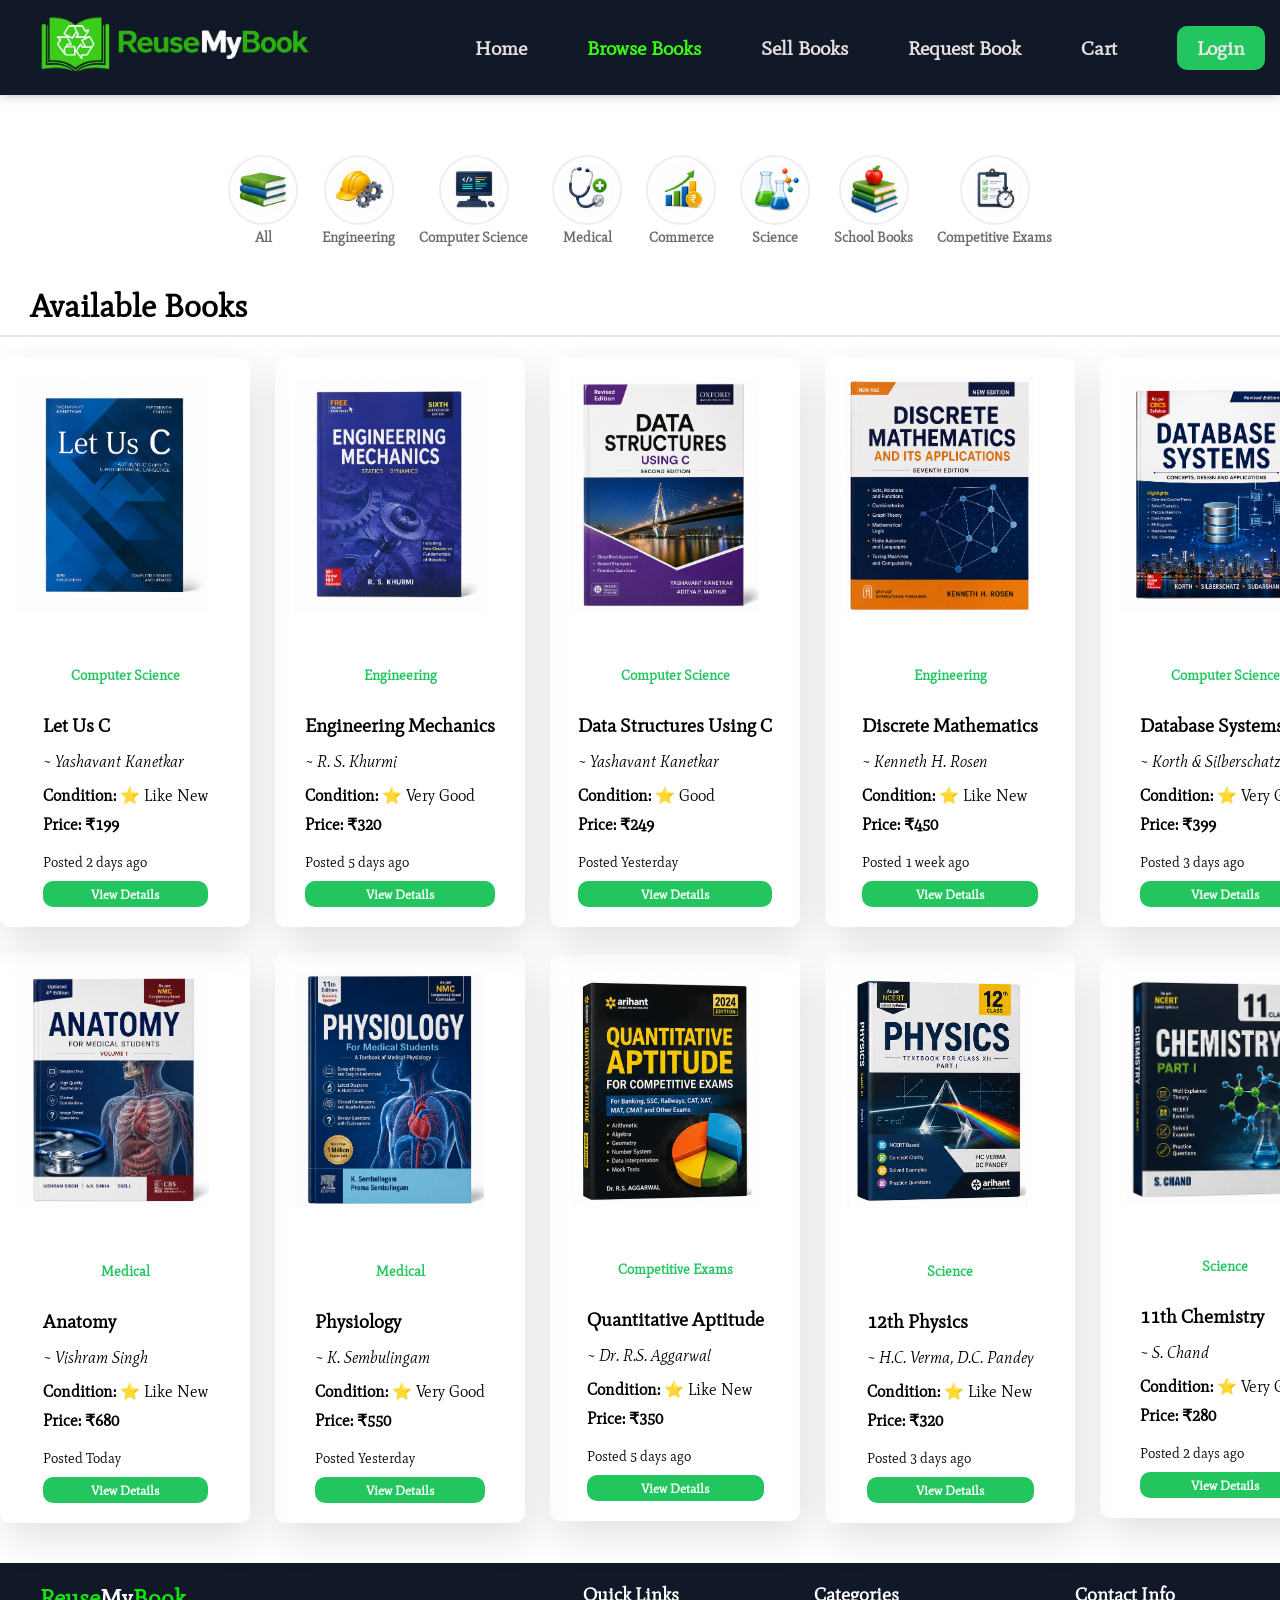
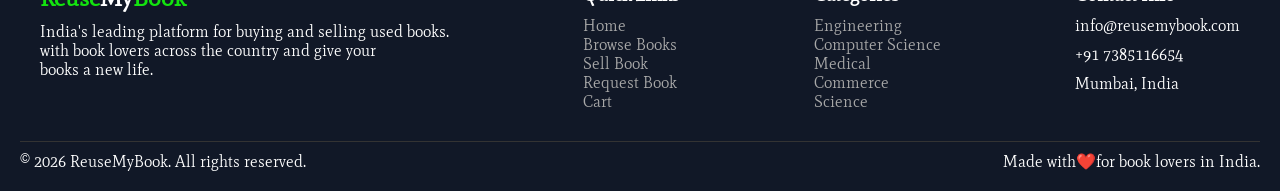
==== commit 7ed62f84: "added hamburger icon" ====
--- a/browsebooks.html
+++ b/browsebooks.html
@@ -4,7 +4,7 @@
     <meta charset="UTF-8">
     <meta name="viewport" content="width=device-width, initial-scale=1.0">
     <title>Browse Books</title>
-    <link rel="stylesheet" href="style.css">
+    <link rel="stylesheet" href="css/style.css">
     <link rel="preconnect" href="https://fonts.googleapis.com">
     <link rel="preconnect" href="https://fonts.gstatic.com" crossorigin>
     <link href="https://fonts.googleapis.com/css2?family=Mate:ital@0;1&family=Pliant:ital,wght@0,100..900;1,100..900&display=swap" rel="stylesheet">
@@ -18,6 +18,7 @@
                     <img src="images/ReuseMyBook_logo.png" alt="ReuseMyBook_logo">
                     <!-- <h1><span style="color: rgb(19, 227, 15);">Reuse</span>My<span style="color: rgb(19, 227, 15)">Book</span></h1> -->
               </a>
+              <div class="menu-toggle">☰</div>
                 <ul type="none">
                     <li><a href="index.html">Home</a></li>
                     <li><a href="browsebooks.html" class="active">Browse Books</a></li>
--- a/css/style.css
+++ b/css/style.css
@@ -0,0 +1,1061 @@
+* {
+  margin: 0;
+  padding: 0;
+  box-sizing: border-box;
+  font-family: "Mate", serif;
+}
+/* navbar */
+nav div {
+  display: flex;
+  justify-content: space-between;
+  align-items: center;
+  padding: 10px;
+  font-size: large;
+  background-color: #111827;
+  gap: 30px;
+  box-shadow: 0 2px 10px rgba(0, 0, 0, 0.2);
+}
+nav ul {
+  display: flex;
+  padding: 5px;
+  gap: 60px;
+  align-items: center;
+}
+nav a {
+  text-decoration: none;
+  font-size: 20px;
+  color: rgba(242, 235, 235, 0.947);
+  font-weight: bold;
+  transition: 0.3s;
+}
+.menu-toggle {
+  display: none;
+  font-size: 32px;
+  color: #fff;
+  cursor: pointer;
+}
+
+nav {
+  position: relative;
+}
+nav a:hover {
+  color: #39ff14;
+}
+/* nav h1{
+    color: #f4f4f4;
+    font-size: 40px;
+} */
+.logo img {
+  height: 70px;
+  width: auto;
+  padding: 5px;
+}
+nav a.active {
+  color: #39ff14;
+  /* border-bottom: 2px solid  rgb(19, 227, 15); */
+  font-weight: bold;
+}
+.btn-login {
+  padding: 10px 20px;
+  background: #22c55e;
+  border-radius: 10px;
+}
+.btn-login:hover {
+  background-color: #16a34a;
+}
+.btn-login a:hover {
+  color: #fff;
+}
+/* hero-section */
+.browse_btn {
+  padding: 10px 20px;
+  background: #22c55e;
+  border-radius: 10px;
+  color: white;
+  font-weight: bold;
+  text-decoration: none;
+  cursor: pointer;
+}
+.browse_btn:hover {
+  background-color: #16a34a;
+}
+.sell_btn {
+  background: darkgrey;
+  padding: 10px 20px;
+  border-radius: 10px;
+  color: white;
+  margin-left: 5px;
+  font-weight: bold;
+  text-decoration: none;
+  cursor: pointer;
+}
+.sell_btn:hover {
+  background-color: grey;
+}
+.hero_text p {
+  font-size: 20px;
+  line-height: 1.3;
+  margin: 0px 0px 10px;
+}
+.hero_text {
+  margin: 30px 30px;
+  font-size: large;
+}
+.hero {
+  display: flex;
+  justify-content: space-between;
+  /* margin: 20px; */
+  background: linear-gradient(135deg, #e9fceb 0%, #d8f8d8 50%, #c6f5c6 100%);
+  padding: 0px 10px;
+  height: 450px;
+}
+.hero img {
+  width: 100%;
+  height: 70%;
+  max-width: 550px;
+  height: auto;
+}
+.hero h2 {
+  font-size: 44px;
+}
+.hero p {
+  font-size: 22px;
+}
+.hero span {
+  color: rgb(18, 157, 16);
+}
+.search-box {
+  display: flex;
+  width: 500px;
+  gap: 10px;
+  margin-bottom: 10px;
+}
+.search-box input:focus {
+  outline: none;
+}
+.search-box input {
+  flex: 1;
+  height: 48px;
+  border: none;
+  padding: 0 20px;
+  border-radius: 30px;
+  border: 2px solid #22c55e;
+}
+.search-box button {
+  background: #22c55e;
+  color: white;
+  height: 48px;
+  border-radius: 30px;
+  border: none;
+  padding: 0 25px;
+  font-weight: bold;
+  cursor: pointer;
+}
+.search-box button:hover {
+  background: #16a34a;
+}
+/* ===Browse Books===*/
+.category {
+  display: flex;
+  align-items: center;
+  justify-content: center;
+  padding: 20px;
+  gap: 24px;
+  margin-top: 30px;
+}
+.category-icon {
+  text-align: center;
+  cursor: pointer;
+  transition: 0.3s;
+}
+.category-icon img {
+  width: 70px;
+  height: 70px;
+  border-radius: 50%;
+  border: 2px solid #eee;
+  padding: 5px;
+  object-fit: cover;
+  margin-top: 10px;
+}
+.category-icon p {
+  font-size: 14px;
+  font-weight: bold;
+  color: rgb(112, 108, 108);
+}
+.category-icon img:hover {
+  transform: scale(1.1);
+  border: 2px solid rgb(19, 227, 15);
+}
+
+/* ---Books-section---*/
+.books_container {
+  margin-top: 20px;
+}
+.books_container h2 {
+  margin: 10px 0px 10px 30px;
+  font-size: 32px;
+}
+.books {
+  display: grid;
+  grid-template-columns: repeat(5, 1fr);
+  gap: 25px;
+  padding: 20px 0px;
+  place-items: center;
+  border-top: 2px solid #e5e7eb;
+  margin-bottom: 20px;
+}
+.book-image img {
+  width: 90%;
+}
+.card {
+  display: flex;
+  flex-direction: column;
+  justify-content: center;
+  align-items: center;
+  width: 250px;
+  border-radius: 10px;
+  padding: 20px;
+  box-shadow: 5px 15px 40px rgba(0, 0, 0, 0.12);
+}
+.card button {
+  background: #22c55e;
+  border: none;
+  padding: 5px 5px;
+  border-radius: 10px;
+  color: #ffffff;
+  font-weight: bold;
+  cursor: pointer;
+}
+.book-content {
+  display: flex;
+  flex-direction: column;
+  gap: 10px;
+  justify-content: center;
+}
+.book-content h3 {
+  color: #000;
+}
+.category {
+  font-weight: bold;
+}
+.price {
+  margin-bottom: 10px;
+  font-weight: bold;
+}
+.card button:hover {
+  background: #16a34a;
+}
+.posted-time {
+  font-size: 14px;
+}
+header {
+  position: sticky;
+  top: 0;
+  z-index: 1000;
+}
+
+/* Authentication */
+.auth_container {
+  height: 100vh;
+  display: flex;
+  align-items: center;
+  justify-content: center;
+  background-image: url("../images/auth_background.png");
+  background-size: cover;
+  background-position: center;
+  background-repeat: no-repeat;
+  background-attachment: fixed;
+}
+.auth-box {
+  background: rgba(255, 255, 255, 0.18);
+  padding: 40px;
+  border-radius: 10px;
+  text-align: center;
+  width: 400px;
+  box-shadow: 0 15px 40px rgba(0, 0, 0, 0.12);
+}
+.auth div {
+  display: flex;
+  justify-content: center;
+  align-items: center;
+  margin-bottom: 15px;
+}
+
+.auth-box h2 {
+  margin-bottom: 30px;
+}
+.auth-box label {
+  width: 50px;
+  height: 50px;
+  background: #22c55e;
+  display: flex;
+  justify-content: center;
+  align-items: center;
+  border-radius: 10px 0 0 10px;
+}
+.auth-box input {
+  background: #ffff;
+  border-radius: 0 10px 10px 0;
+  border: 1px solid #ccc;
+  flex: 1;
+  height: 50px;
+  padding: 0 15px;
+  transition: 0.3s;
+}
+.auth-box input:focus {
+  outline: none;
+  border: 1px solid #22c55e;
+  box-shadow: 0 0 8px rgba(34, 197, 94, 0.3);
+}
+.auth-box a {
+  color: #22c55e;
+  text-decoration: none;
+}
+.auth-box a:hover {
+  color: #15803d;
+  text-decoration: underline;
+}
+.auth-box button {
+  background-color: #22c55e;
+  border: none;
+  padding: 10px 30px;
+  border-radius: 30px;
+  color: white;
+  font-weight: bold;
+  font-size: 16px;
+  margin: 10px 0px 20px;
+  width: 40%;
+  cursor: pointer;
+}
+.auth-box button:hover {
+  background-color: #16a34a;
+}
+/* auth-nav */
+.navbar {
+  position: fixed;
+  top: 10px;
+  left: 20px;
+  width: 100%;
+  z-index: 1000;
+}
+.eye {
+  cursor: pointer;
+  position: absolute;
+  right: 12px;
+  top: 50%;
+  transform: translateY(-50%);
+}
+.eye:hover {
+  color: #16a34a;
+}
+/* Footer Part */
+footer {
+  background: #111827;
+  color: white;
+  padding: 20px;
+}
+.footer-container {
+  display: flex;
+  justify-content: space-between;
+  padding: 0 20px 0;
+}
+
+.footer-box ul {
+  list-style: none;
+}
+.footer-box a {
+  text-decoration: none;
+  color: darkgrey;
+  transition: 0.3s;
+}
+.footer-box a:hover {
+  color: #39ff14;
+}
+.footer-box h2,
+h3 {
+  color: #fff;
+}
+.footer-bottom {
+  display: flex;
+  justify-content: space-between;
+  margin-top: 30px;
+  padding-top: 10px;
+  border-top: 1px solid #333;
+}
+.footer-box {
+  display: flex;
+  flex-direction: column;
+  gap: 10px;
+}
+.social-icons {
+  font-size: 24px;
+}
+
+/* recently added */
+.recent-books {
+  background: #f5f1e8;
+}
+.section-title {
+  text-align: center;
+  margin-bottom: 40px;
+}
+.section-title p {
+  font-size: 18px;
+  color: #444;
+}
+.section-title h2 {
+  font-size: 35px;
+  font-weight: bold;
+  padding-top: 30px;
+  margin-bottom: 5px;
+}
+.recent-books-container {
+  display: flex;
+  gap: 20px;
+  justify-content: center;
+}
+
+.recent-book-card {
+  width: 250px;
+  background: #fff;
+  border-radius: 12px;
+  text-decoration: none;
+  color: #333;
+  transition: 0.3s;
+  padding: 20px;
+  margin-bottom: 20px;
+}
+
+.recent-book-card:hover {
+  transform: translateY(-5px);
+}
+
+.book-cover {
+  height: 220px;
+}
+
+.book-cover img {
+  width: 100%;
+  height: 100%;
+  object-fit: fill;
+}
+
+.category {
+  font-size: 14px;
+  color: #22c55e;
+}
+
+.book-info h3 {
+  margin: 6px 0 10px;
+  font-size: 16px;
+  color: #000;
+}
+
+.book-footer {
+  display: flex;
+  justify-content: space-between;
+  font-size: 14px;
+}
+
+.price {
+  font-weight: 600;
+}
+
+.time {
+  color: #777;
+}
+.allbooks {
+  text-align: center;
+  padding-bottom: 10px;
+}
+.allbooks button {
+  padding: 10px 20px;
+  border: none;
+  background: #22c55e;
+  border-radius: 10px;
+  color: white;
+  font-weight: bold;
+  font-size: 18px;
+  cursor: pointer;
+  margin-bottom: 20px;
+}
+.allbooks button:hover {
+  background: #16a34a;
+}
+
+/*  info section*/
+
+.info-container {
+  display: grid;
+  grid-template-columns: repeat(2, 400px);
+  justify-content: center;
+  text-align: center;
+  gap: 30px 30px;
+  padding: 40px;
+}
+.info-box h3 {
+  color: #000;
+  font-size: 24px;
+}
+.info-box {
+  width: 400px;
+  padding: 30px;
+  border-radius: 10px;
+  box-shadow: 10px 5px 40px rgba(0, 0, 0, 0.12);
+  cursor: pointer;
+  transition: 0.3s ease;
+}
+.info-box:hover {
+  transform: translateY(-5px);
+}
+.icon {
+  padding: 10px;
+  font-size: 45px;
+}
+/* popular category */
+.popular-category {
+  background: #f5f5f5;
+}
+.category-item h3 {
+  color: #000;
+}
+.category-container {
+  display: flex;
+  justify-content: center;
+  align-items: center;
+  gap: 30px;
+  padding: 30px;
+}
+.category-item {
+  width: 250px;
+  padding: 30px;
+  text-align: center;
+  border-radius: 10px;
+  box-shadow: 0 15px 40px rgba(0, 0, 0, 0.12);
+  cursor: pointer;
+  margin-bottom: 30px;
+  text-decoration: none;
+  transition: 0.3s ease;
+}
+.category-item:hover {
+  transform: translateY(-5px);
+}
+.category-item p {
+  margin-top: 5px;
+  color: black;
+}
+
+/* sell book */
+.sellbook {
+  min-height: 100vh;
+  padding: 60px;
+  box-sizing: border-box;
+  background-image: url("../images/auth_background.png");
+  background-size: cover;
+  background-position: center;
+  background-repeat: no-repeat;
+  gap: 50px;
+  display: flex;
+  align-items: center;
+  justify-content: center;
+}
+.sellbook-container {
+  padding: 30px;
+  border-radius: 10px;
+  text-align: left;
+  margin-bottom: 50px;
+  /* background: linear-gradient(135deg, #E9FCEB 0%, #D8F8D8 50%, #C6F5C6 100%); */
+  width: 600px;
+  box-shadow: 0px 15px 40px rgba(0, 0, 0, 0.12);
+}
+.form-header h2 {
+  font-size: 32px;
+  color: #22c55e;
+}
+.form-header {
+  margin-bottom: 30px;
+  text-align: center;
+}
+.form-input {
+  display: flex;
+  flex-direction: column;
+  margin-bottom: 20px;
+}
+.form-input input,
+.form-input select,
+.form-input textarea {
+  width: 100%;
+  padding: 15px;
+  margin-top: 10px;
+  border-radius: 10px;
+  border: 1px solid darkgrey;
+}
+.form-input input:focus,
+.form-input select:focus,
+.form-input textarea:focus {
+  outline: none;
+  border: 1px solid #22c55e;
+  box-shadow: 0 0 8px rgba(34, 197, 94, 0.3);
+}
+.form-button {
+  text-align: center;
+}
+.form-button button {
+  padding: 10px 20px;
+  border: none;
+  background: #22c55e;
+  color: #f8f8f8;
+  font-weight: bold;
+  font-size: 18px;
+  border-radius: 10px;
+  cursor: pointer;
+}
+.form-button button:hover {
+  background: #16a34a;
+}
+
+/* request books */
+.request-container {
+  width: 500px;
+  /* background: rgba(0, 0, 0, 0.1); */
+  /* background: linear-gradient(135deg, #E9FCEB 0%, #D8F8D8 50%, #C6F5C6 100%); */
+  box-shadow: 5px 15px 30px rgba(0, 0, 0, 0.18);
+  padding: 30px;
+  border-radius: 10px;
+}
+.req-header {
+  text-align: center;
+  margin-bottom: 20px;
+  color: #22c55e;
+  font-weight: bold;
+  font-size: 20px;
+}
+.request-card {
+  display: flex;
+  justify-content: space-between;
+  margin: 30px 5px;
+  gap: 10px;
+  border-top: 1px solid darkgray;
+}
+.category-badge {
+  display: inline-block;
+  background: #22c55e;
+  padding: 0 5px;
+  border-radius: 5px;
+  color: white;
+  margin-bottom: 5px;
+}
+.author {
+  font-style: italic;
+  margin: 5px 0;
+}
+.meta h3 {
+  color: #000;
+  margin-top: 5px;
+}
+.request-date {
+  color: rgb(51, 49, 49);
+  white-space: nowrap;
+}
+#sale-link {
+  text-align: center;
+}
+#sale-link a {
+  text-decoration: none;
+  color: #22c55e;
+}
+#sale-link a:hover {
+  color: #15803d;
+  text-decoration: underline;
+}
+
+/* cart page */
+.cart-section {
+  padding-top: 20px;
+  background: #f9fafb;
+}
+.cart-container {
+  display: flex;
+  gap: 30px;
+  align-items: flex-start;
+  margin: 0px 40px 40px;
+}
+.left-cart {
+  flex: 7;
+}
+/* cart card */
+.cart-image {
+  width: 140px;
+  height: 170px;
+  flex-shrink: 0;
+}
+.cart-image img {
+  width: 100%;
+  height: 100%;
+  object-fit: fill;
+}
+.cart-header {
+  display: flex;
+  justify-content: space-between;
+  align-items: center;
+  margin-bottom: 15px;
+}
+.cart-header h2 {
+  font-size: 32px;
+  color: #000;
+  margin-bottom: 5px;
+}
+.cart-header p {
+  color: gray;
+}
+.cart-header span {
+  font-size: 24px;
+  color: #16a34a;
+}
+.cart-header button {
+  background: #bff4d8;
+  border: none;
+  padding: 10px;
+  margin-right: 5px;
+  border-radius: 5px;
+  color: #16a34a;
+  font-size: 16px;
+  font-weight: bold;
+  cursor: pointer;
+  transition: 0.3s;
+}
+.cart-header button:hover {
+  background: #16a34a;
+  color: #fff;
+}
+.cart-card {
+  display: flex;
+  background: #ffffff;
+  padding: 20px;
+  border: 1px solid #e5e7eb;
+  border-radius: 10px;
+  margin-bottom: 10px;
+  box-shadow: 0 2px 10px rgba(0, 0, 0, 0.05);
+}
+.cart-details {
+  display: flex;
+  flex-direction: column;
+  justify-content: center;
+  gap: 20px;
+  flex: 1;
+  margin-left: 15px;
+}
+.cart-details h3 {
+  font-size: 18px;
+  color: #000;
+}
+.cart-details > p {
+  color: gray;
+}
+.book-condition {
+  margin-left: 10px;
+  color: grey;
+}
+.book-category {
+  color: #16a34a;
+  background: #d1fae5;
+  padding: 2px 5px;
+  border-radius: 5px;
+  font-weight: bold;
+}
+.seller-info {
+  display: flex;
+  gap: 15px;
+}
+.verified {
+  color: #16a34a;
+}
+.cart-actions {
+  display: flex;
+  flex-direction: column;
+  align-items: flex-end;
+  gap: 20px;
+  justify-content: center;
+}
+.cart-actions > span {
+  color: #16a34a;
+  font-size: 22px;
+  font-weight: bold;
+}
+.discount {
+  display: flex;
+  gap: 5px;
+}
+.discount p {
+  color: grey;
+  text-decoration: line-through;
+}
+.discount span {
+  color: #16a34a;
+  font-weight: bold;
+}
+.quantity-actions {
+  display: flex;
+  gap: 15px;
+}
+.quantity {
+  display: flex;
+  gap: 24px;
+  align-items: center;
+  border: 2px solid #e5e7eb;
+  padding: 0 10px;
+  border-radius: 5px;
+}
+.quantity button {
+  border: none;
+  background: none;
+  font-size: 24px;
+  cursor: pointer;
+}
+.remove-btn {
+  border: 1px solid red;
+  background: rgb(249, 228, 228);
+  color: red;
+  padding: 0 10px;
+  border-radius: 5px;
+  cursor: pointer;
+  transition: 0.3s;
+}
+.remove-btn:hover {
+  background: red;
+  color: #fff;
+}
+
+/* order summary */
+.cart-summary {
+  flex: 3;
+  background: #ffffff;
+  position: sticky;
+  top: 200px;
+  border: 1px solid #e5e7eb;
+  padding: 20px;
+  border-radius: 10px;
+  box-shadow: 0 2px 10px rgba(0, 0, 0, 0.05);
+  height: fit-content;
+  margin-top: 77px;
+}
+.cart-summary h2 {
+  margin-bottom: 18px;
+  font-weight: bold;
+}
+.summary-row {
+  display: flex;
+  justify-content: space-between;
+  margin-bottom: 10px;
+}
+.summary-row span {
+  font-weight: bold;
+}
+.total {
+  display: flex;
+  justify-content: space-between;
+  border-top: 2px dashed #ccc;
+  margin-top: 20px;
+  padding: 20px 0 10px;
+}
+.total span {
+  font-size: 24px;
+  font-weight: bold;
+  color: #22c55e;
+}
+
+.total h3 {
+  color: #000;
+  font-size: 24px;
+}
+.saving-text {
+  color: grey;
+  margin-bottom: 15px;
+}
+.saving-text span {
+  color: #16a34a;
+  font-weight: bold;
+}
+
+/* summary btn */
+.summary-actions {
+  display: flex;
+  flex-direction: column;
+  text-align: center;
+}
+.summary-actions button {
+  border: none;
+  background: #22c55e;
+  border-radius: 5px;
+  color: #fff;
+  padding: 10px 0;
+  font-size: 16px;
+  font-weight: bold;
+  cursor: pointer;
+  transition: 0.3s;
+  margin-bottom: 10px;
+}
+.summary-actions button:hover {
+  background: #16a34a;
+}
+
+.continue-btn {
+  border: 2px solid #16a34a;
+  text-decoration: none;
+  border-radius: 5px;
+  color: #16a34a;
+  padding: 10px 0;
+  font-size: 16px;
+  font-weight: bold;
+  cursor: pointer;
+  transition: 0.3s;
+}
+.continue-btn:hover {
+  background: #16a34a;
+  color: #fff;
+}
+
+@media (max-width: 768px) {
+  /* Navbar */
+  nav div {
+    padding: 15px 20px;
+  }
+
+  .logo img {
+    height: 55px;
+  }
+
+  .menu-toggle {
+    display: block;
+  }
+
+  nav ul {
+    display: none;
+    position: absolute;
+    top: 100%;
+    left: 0;
+    width: 100%;
+    background: #111827;
+    flex-direction: column;
+    align-items: center;
+    gap: 20px;
+    padding: 20px 0;
+  }
+
+  nav ul.show {
+    display: flex;
+  }
+
+  nav ul li {
+    width: 100%;
+    text-align: center;
+  }
+
+  nav ul li a {
+    display: block;
+    padding: 10px;
+  }
+
+  /* Hero */
+  .hero {
+    flex-direction: column-reverse;
+    text-align: center;
+    height: auto;
+    padding: 30px 20px;
+    gap: 30px;
+  }
+
+  .hero_text {
+    margin: 0;
+  }
+
+  .hero h2 {
+    font-size: 34px;
+    line-height: 45px;
+  }
+
+  .hero p {
+    font-size: 18px;
+    line-height: 28px;
+  }
+
+  .hero img {
+    width: 90%;
+    max-width: 320px;
+    height: auto;
+  }
+
+  .search-box {
+    width: 100%;
+  }
+
+  /* Recently Added Books */
+  .recent-books-container {
+    flex-direction: column;
+    align-items: center;
+    gap: 20px;
+  }
+
+  .recent-book-card {
+    width: 90%;
+    max-width: 320px;
+  }
+
+  .book-cover {
+    height: auto;
+  }
+
+  .book-cover img {
+    width: 100%;
+    height: auto;
+  }
+
+  /* Why Choose Us */
+  .info-container {
+    grid-template-columns: 1fr;
+    justify-items: center;
+    gap: 20px;
+    padding: 20px;
+  }
+
+  .info-box {
+    width: 100%;
+    max-width: 320px;
+  }
+
+  /* Popular Categories */
+  .category-container {
+    flex-direction: column;
+    gap: 20px;
+    padding: 20px;
+  }
+
+  .category-item {
+    width: 100%;
+    max-width: 320px;
+    margin-bottom: 0;
+  }
+
+  /* Footer */
+
+  .footer-container {
+    flex-direction: column;
+    gap: 30px;
+    text-align: center;
+  }
+
+  .footer-bottom {
+    flex-direction: column;
+    gap: 10px;
+    text-align: center;
+  }
+
+  .footer-box {
+    align-items: center;
+  }
+
+  .social-icons {
+    display: flex;
+    gap: 20px;
+  }
+}
